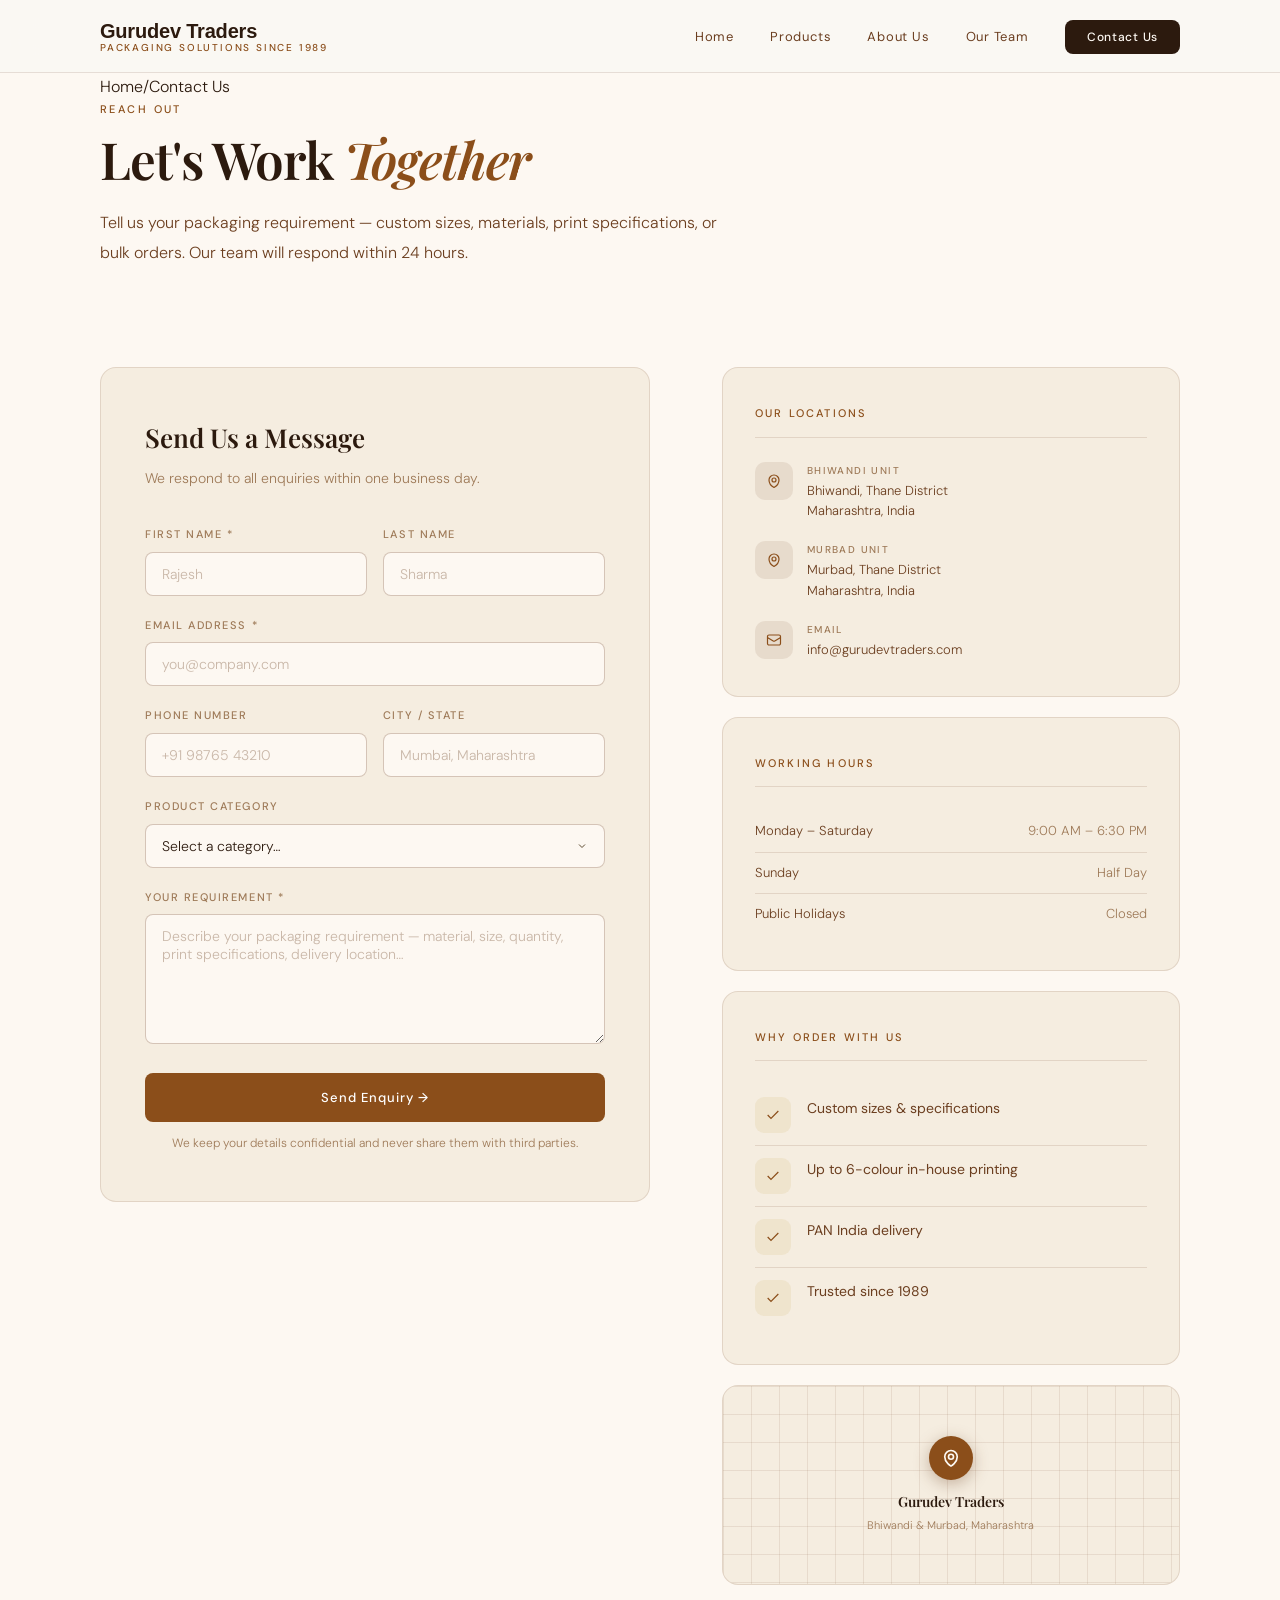
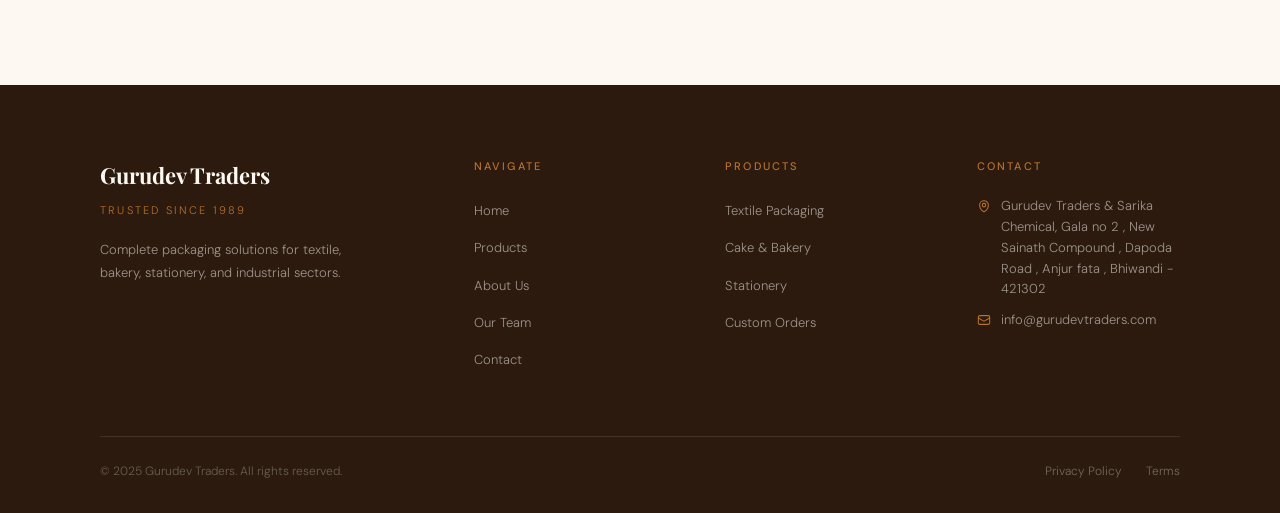
==== pages/contact.html @ 430c8555 "first commit" ====
<!DOCTYPE html>
<html lang="en">
<head>
  <meta charset="UTF-8" />
  <meta name="viewport" content="width=device-width, initial-scale=1.0" />
  <title>Contact Us — Gurudev Traders</title>
  <link rel="stylesheet" href="../css/style.css" />
  <link rel="stylesheet" href="../css/contact.css" />
</head>
<body>

<!-- NAVIGATION -->
<nav class="site-nav">
  <div class="container">
    <div class="nav-inner">
      <a href="../index.html" class="nav-logo">
        <span class="nav-logo-name">Gurudev Traders</span>
        <span class="nav-logo-tagline">Packaging Solutions Since 1989</span>
      </a>
      <ul class="nav-links" id="navLinks">
        <li><a href="../index.html">Home</a></li>
        <li><a href="products.html">Products</a></li>
        <li><a href="about.html">About Us</a></li>
        <li><a href="team.html">Our Team</a></li>
        <li><a href="contact.html" class="active nav-cta">Contact Us</a></li>
      </ul>
      <div class="nav-toggle" onclick="toggleNav()"><span></span><span></span><span></span></div>
    </div>
  </div>
</nav>

<!-- PAGE HERO -->
<div class="page-hero">
  <div class="container page-hero-inner">
    <div class="page-breadcrumb">
      <a href="../index.html">Home</a><span>/</span><span>Contact Us</span>
    </div>
    <p class="eyebrow animate-up">Reach Out</p>
    <h1 class="section-title animate-up delay-1">Let's Work <em>Together</em></h1>
    <p class="section-body animate-up delay-2">
      Tell us your packaging requirement — custom sizes, materials, print specifications,
      or bulk orders. Our team will respond within 24 hours.
    </p>
  </div>
</div>

<!-- CONTACT CONTENT -->
<section class="section">
  <div class="container">
    <div class="contact-layout">

      <!-- FORM -->
      <div>
        <div class="contact-form-wrap">
          <div class="form-title">Send Us a Message</div>
          <div class="form-subtitle">We respond to all enquiries within one business day.</div>

          <form id="contactForm" onsubmit="handleSubmit(event)" novalidate>

            <div class="form-row">
              <div class="form-group">
                <label class="form-label" for="firstName">First Name *</label>
                <input type="text" id="firstName" class="form-control" placeholder="Rajesh" required />
              </div>
              <div class="form-group">
                <label class="form-label" for="lastName">Last Name</label>
                <input type="text" id="lastName" class="form-control" placeholder="Sharma" />
              </div>
            </div>

            <div class="form-group">
              <label class="form-label" for="email">Email Address *</label>
              <input type="email" id="email" class="form-control" placeholder="you@company.com" required />
            </div>

            <div class="form-row">
              <div class="form-group">
                <label class="form-label" for="phone">Phone Number</label>
                <input type="tel" id="phone" class="form-control" placeholder="+91 98765 43210" />
              </div>
              <div class="form-group">
                <label class="form-label" for="city">City / State</label>
                <input type="text" id="city" class="form-control" placeholder="Mumbai, Maharashtra" />
              </div>
            </div>

            <div class="form-group">
              <label class="form-label" for="category">Product Category</label>
              <select id="category" class="form-control">
                <option value="" disabled selected>Select a category…</option>
                <option>Textile Packaging</option>
                <option>Cake &amp; Bakery Packaging</option>
                <option>Stationery Products</option>
                <option>Custom / Industrial Packaging</option>
                <option>Printing &amp; Branding</option>
                <option>Other Enquiry</option>
              </select>
            </div>

            <div class="form-group">
              <label class="form-label" for="message">Your Requirement *</label>
              <textarea id="message" class="form-control" placeholder="Describe your packaging requirement — material, size, quantity, print specifications, delivery location…" required></textarea>
            </div>

            <div class="form-submit">
              <button type="submit" class="btn btn-primary">Send Enquiry &rarr;</button>
            </div>

            <p class="form-note">We keep your details confidential and never share them with third parties.</p>

            <div class="form-success" id="formSuccess">
              ✓ Thank you! Your enquiry has been received. We'll be in touch within 24 hours.
            </div>

          </form>
        </div>
      </div>

      <!-- SIDEBAR -->
      <div class="contact-sidebar">

        <!-- Locations -->
        <div class="contact-info-card">
          <div class="contact-info-title">Our Locations</div>

          <div class="contact-info-item">
            <div class="contact-info-icon">
              <svg fill="none" stroke="currentColor" stroke-width="1.8" viewBox="0 0 24 24"><path stroke-linecap="round" stroke-linejoin="round" d="M15 10.5a3 3 0 1 1-6 0 3 3 0 0 1 6 0Z"/><path stroke-linecap="round" stroke-linejoin="round" d="M19.5 10.5c0 7.142-7.5 11.25-7.5 11.25S4.5 17.642 4.5 10.5a7.5 7.5 0 1 1 15 0Z"/></svg>
            </div>
            <div>
              <div class="contact-info-label">Bhiwandi Unit</div>
              <div class="contact-info-value">Bhiwandi, Thane District<br>Maharashtra, India</div>
            </div>
          </div>

          <div class="contact-info-item">
            <div class="contact-info-icon">
              <svg fill="none" stroke="currentColor" stroke-width="1.8" viewBox="0 0 24 24"><path stroke-linecap="round" stroke-linejoin="round" d="M15 10.5a3 3 0 1 1-6 0 3 3 0 0 1 6 0Z"/><path stroke-linecap="round" stroke-linejoin="round" d="M19.5 10.5c0 7.142-7.5 11.25-7.5 11.25S4.5 17.642 4.5 10.5a7.5 7.5 0 1 1 15 0Z"/></svg>
            </div>
            <div>
              <div class="contact-info-label">Murbad Unit</div>
              <div class="contact-info-value">Murbad, Thane District<br>Maharashtra, India</div>
            </div>
          </div>

          <div class="contact-info-item">
            <div class="contact-info-icon">
              <svg fill="none" stroke="currentColor" stroke-width="1.8" viewBox="0 0 24 24"><path stroke-linecap="round" stroke-linejoin="round" d="M21.75 6.75v10.5a2.25 2.25 0 0 1-2.25 2.25h-15a2.25 2.25 0 0 1-2.25-2.25V6.75m19.5 0A2.25 2.25 0 0 0 19.5 4.5h-15a2.25 2.25 0 0 0-2.25 2.25m19.5 0v.243a2.25 2.25 0 0 1-1.07 1.916l-7.5 4.615a2.25 2.25 0 0 1-2.36 0L3.32 8.91a2.25 2.25 0 0 1-1.07-1.916V6.75"/></svg>
            </div>
            <div>
              <div class="contact-info-label">Email</div>
              <div class="contact-info-value">info@gurudevtraders.com</div>
            </div>
          </div>

        </div>

        <!-- Hours -->
        <div class="contact-info-card">
          <div class="contact-info-title">Working Hours</div>
          <div class="hours-row"><span>Monday – Saturday</span><span>9:00 AM – 6:30 PM</span></div>
          <div class="hours-row"><span>Sunday</span><span>Half Day</span></div>
          <div class="hours-row"><span>Public Holidays</span><span>Closed</span></div>
        </div>

        <!-- Why us quick hits -->
        <div class="contact-info-card">
          <div class="contact-info-title">Why Order With Us</div>
          <div class="why-item" style="padding:12px 0;">
            <div class="why-icon"><svg fill="none" stroke="currentColor" stroke-width="1.8" viewBox="0 0 24 24" width="16" height="16"><polyline points="20 6 9 17 4 12"/></svg></div>
            <div class="why-text">Custom sizes &amp; specifications</div>
          </div>
          <div class="why-item" style="padding:12px 0;">
            <div class="why-icon"><svg fill="none" stroke="currentColor" stroke-width="1.8" viewBox="0 0 24 24" width="16" height="16"><polyline points="20 6 9 17 4 12"/></svg></div>
            <div class="why-text">Up to 6-colour in-house printing</div>
          </div>
          <div class="why-item" style="padding:12px 0;">
            <div class="why-icon"><svg fill="none" stroke="currentColor" stroke-width="1.8" viewBox="0 0 24 24" width="16" height="16"><polyline points="20 6 9 17 4 12"/></svg></div>
            <div class="why-text">PAN India delivery</div>
          </div>
          <div class="why-item" style="padding:12px 0;border-bottom:none;">
            <div class="why-icon"><svg fill="none" stroke="currentColor" stroke-width="1.8" viewBox="0 0 24 24" width="16" height="16"><polyline points="20 6 9 17 4 12"/></svg></div>
            <div class="why-text">Trusted since 1989</div>
          </div>
        </div>

        <!-- Map placeholder -->
        <div class="map-placeholder">
          <div class="map-grid-bg"></div>
          <div class="map-pin-wrap">
            <div class="map-pin-icon">
              <svg fill="none" stroke="currentColor" stroke-width="2" viewBox="0 0 24 24"><path stroke-linecap="round" stroke-linejoin="round" d="M15 10.5a3 3 0 1 1-6 0 3 3 0 0 1 6 0Z"/><path stroke-linecap="round" stroke-linejoin="round" d="M19.5 10.5c0 7.142-7.5 11.25-7.5 11.25S4.5 17.642 4.5 10.5a7.5 7.5 0 1 1 15 0Z"/></svg>
            </div>
            <div class="map-pin-label">Gurudev Traders</div>
            <div class="map-pin-sub">Bhiwandi &amp; Murbad, Maharashtra</div>
          </div>
        </div>

      </div>
    </div>
  </div>
</section>

<!-- FOOTER -->
<footer class="site-footer">
  <div class="container">
    <div class="footer-grid">
      <div>
        <div class="footer-brand-name">Gurudev Traders</div>
        <div class="footer-brand-tag">Trusted Since 1989</div>
        <p class="footer-brand-desc">Complete packaging solutions for textile, bakery, stationery, and industrial sectors.</p>
      </div>
      <div>
        <p class="footer-heading">Navigate</p>
        <ul class="footer-links">
          <li><a href="../index.html">Home</a></li>
          <li><a href="products.html">Products</a></li>
          <li><a href="about.html">About Us</a></li>
        <li><a href="team.html">Our Team</a></li>
          <li><a href="contact.html">Contact</a></li>
        </ul>
      </div>
      <div>
        <p class="footer-heading">Products</p>
        <ul class="footer-links">
          <li><a href="products.html">Textile Packaging</a></li>
          <li><a href="products.html">Cake &amp; Bakery</a></li>
          <li><a href="products.html">Stationery</a></li>
          <li><a href="products.html">Custom Orders</a></li>
        </ul>
      </div>
      <div>
        <p class="footer-heading">Contact</p>
        <div class="footer-contact-item">
          <svg fill="none" stroke="currentColor" stroke-width="1.8" viewBox="0 0 24 24" width="14" height="14"><path stroke-linecap="round" stroke-linejoin="round" d="M15 10.5a3 3 0 1 1-6 0 3 3 0 0 1 6 0Z"/><path stroke-linecap="round" stroke-linejoin="round" d="M19.5 10.5c0 7.142-7.5 11.25-7.5 11.25S4.5 17.642 4.5 10.5a7.5 7.5 0 1 1 15 0Z"/></svg>
          Gurudev Traders & Sarika Chemical,
          Gala no 2 , New Sainath Compound , Dapoda Road , Anjur fata , Bhiwandi - 421302 
        </div>
        <div class="footer-contact-item">
          <svg fill="none" stroke="currentColor" stroke-width="1.8" viewBox="0 0 24 24" width="14" height="14"><path stroke-linecap="round" stroke-linejoin="round" d="M21.75 6.75v10.5a2.25 2.25 0 0 1-2.25 2.25h-15a2.25 2.25 0 0 1-2.25-2.25V6.75m19.5 0A2.25 2.25 0 0 0 19.5 4.5h-15a2.25 2.25 0 0 0-2.25 2.25m19.5 0v.243a2.25 2.25 0 0 1-1.07 1.916l-7.5 4.615a2.25 2.25 0 0 1-2.36 0L3.32 8.91a2.25 2.25 0 0 1-1.07-1.916V6.75"/></svg>
          info@gurudevtraders.com
        </div>
      </div>
    </div>
    <hr class="footer-divider" />
    <div class="footer-bottom">
      <span>&copy; 2025 Gurudev Traders. All rights reserved.</span>
      <div class="footer-bottom-links"><a href="#">Privacy Policy</a><a href="#">Terms</a></div>
    </div>
  </div>
</footer>

<script>
  function toggleNav() { document.getElementById('navLinks').classList.toggle('open'); }

  function handleSubmit(e) {
    e.preventDefault();
    const first = document.getElementById('firstName').value.trim();
    const email = document.getElementById('email').value.trim();
    const msg   = document.getElementById('message').value.trim();

    if (!first || !email || !msg) {
      [['firstName','Name'],['email','Email'],['message','Message']].forEach(([id, label]) => {
        const el = document.getElementById(id);
        if (!el.value.trim()) {
          el.style.borderColor = 'var(--rust)';
          el.placeholder = label + ' is required';
          setTimeout(() => { el.style.borderColor = ''; }, 3000);
        }
      });
      return;
    }

    const form = document.getElementById('contactForm');
    const success = document.getElementById('formSuccess');
    form.querySelectorAll('input,select,textarea,button').forEach(el => el.disabled = true);
    success.classList.add('show');
    success.scrollIntoView({ behavior: 'smooth', block: 'nearest' });
  }
</script>

</body>
</html>
---- css/style.css ----
/* ============================================================
   GURUDEV TRADERS — Main Stylesheet
   css/style.css
   ============================================================ */

@import url('https://fonts.googleapis.com/css2?family=Playfair+Display:ital,wght@0,400;0,600;0,700;1,400;1,600&family=DM+Sans:wght@300;400;500&family=Cormorant+Garamond:wght@300;400;600&display=swap');

/* ── Reset ───────────────────────────────────────────────────────── */
*, *::before, *::after { box-sizing: border-box; margin: 0; padding: 0; }
html { scroll-behavior: smooth; }
img  { display: block; max-width: 100%; }
a    { text-decoration: none; color: inherit; }

/* ── Design Tokens ───────────────────────────────────────────────── */
:root {
  /* Backgrounds — warm cream spectrum */
  --ivory:      #FDF8F2;
  --cream:      #F5EDE0;
  --tan:        #E8D9C4;

  /* Dark surfaces — rich espresso browns */
  --warm-dark:  #2C1A0E;
  --charcoal:   #3D2510;
  --brown:      #6B3E1F;

  /* Primary accent — warm amber-brown */
  --gold:       #8B4E1A;
  --gold-light: #B5712E;

  /* Supporting accents */
  --rust:       #C0440F;
  --sage:       #5A6E4A;

  /* Text */
  --text:       #2C1A0E;
  --text-mid:   #6B3E1F;
  --text-soft:  #9E7A58;

  /* Borders */
  --border:     rgba(107,62,31,0.14);
  --border-hi:  rgba(107,62,31,0.28);

  --font-display: 'Playfair Display', Georgia, serif;
  --font-body:    'DM Sans', sans-serif;
  --font-accent:  'Cormorant Garamond', Georgia, serif;

  --radius:    8px;
  --radius-lg: 16px;
  --shadow-sm: 0 2px 8px rgba(44,26,14,0.08);
  --shadow-md: 0 8px 32px rgba(44,26,14,0.13);
  --shadow-lg: 0 20px 60px rgba(44,26,14,0.18);
  --transition: 0.32s cubic-bezier(0.4, 0, 0.2, 1);
}

/* ── Base ────────────────────────────────────────────────────────── */
body {
  background: var(--ivory);
  color: var(--text);
  font-family: var(--font-body);
  font-weight: 300;
  font-size: 16px;
  line-height: 1.7;
  -webkit-font-smoothing: antialiased;
}

/* ── Shared Utilities ────────────────────────────────────────────── */
.container {
  max-width: 1160px;
  margin: 0 auto;
  padding: 0 40px;
}

.section { padding: 100px 0; }
.section-sm { padding: 64px 0; }

.eyebrow {
  font-family: var(--font-body);
  font-size: 11px;
  font-weight: 500;
  letter-spacing: 0.22em;
  text-transform: uppercase;
  color: var(--gold);
  margin-bottom: 12px;
}

.section-title {
  font-family: var(--font-display);
  font-size: clamp(32px, 4vw, 52px);
  font-weight: 600;
  line-height: 1.12;
  letter-spacing: -0.02em;
  color: var(--warm-dark);
  margin-bottom: 20px;
}

.section-title em {
  font-style: italic;
  color: var(--gold);
}

.section-body {
  font-size: 16px;
  color: var(--text-mid);
  line-height: 1.85;
  max-width: 640px;
}

.gold-rule {
  width: 56px;
  height: 3px;
  background: linear-gradient(90deg, var(--gold), var(--gold-light));
  border: none;
  margin: 0 0 32px;
  border-radius: 99px;
}

/* ── Buttons ─────────────────────────────────────────────────────── */
.btn {
  display: inline-flex;
  align-items: center;
  gap: 8px;
  font-family: var(--font-body);
  font-size: 13px;
  font-weight: 500;
  letter-spacing: 0.08em;
  padding: 14px 32px;
  border-radius: var(--radius);
  border: none;
  cursor: pointer;
  transition: var(--transition);
  white-space: nowrap;
}

.btn-primary {
  background: var(--gold);
  color: #fff;
}
.btn-primary:hover {
  background: var(--gold-light);
  box-shadow: 0 4px 20px rgba(184,145,42,0.35);
  transform: translateY(-1px);
}

.btn-outline {
  background: transparent;
  color: var(--warm-dark);
  border: 1.5px solid var(--border-hi);
}
.btn-outline:hover {
  border-color: var(--gold);
  color: var(--gold);
}

/* ── Decorative grain overlay ────────────────────────────────────── */
.grain {
  position: relative;
}
.grain::after {
  content: '';
  position: absolute;
  inset: 0;
  background-image: url("data:image/svg+xml,%3Csvg viewBox='0 0 256 256' xmlns='http://www.w3.org/2000/svg'%3E%3Cfilter id='noise'%3E%3CfeTurbulence type='fractalNoise' baseFrequency='0.9' numOctaves='4' stitchTiles='stitch'/%3E%3C/filter%3E%3Crect width='100%25' height='100%25' filter='url(%23noise)' opacity='0.04'/%3E%3C/svg%3E");
  pointer-events: none;
  z-index: 0;
  border-radius: inherit;
}

/* ============================================================
   NAVIGATION / HEADER
   ============================================================ */
.site-nav {
  position: sticky;
  top: 0;
  z-index: 100;
  background: rgba(250,248,243,0.92);
  backdrop-filter: blur(16px);
  -webkit-backdrop-filter: blur(16px);
  border-bottom: 1px solid var(--border);
}

.nav-inner {
  display: flex;
  align-items: center;
  justify-content: space-between;
  height: 72px;
}

/* Logo */
.nav-logo {
  display: flex;
  flex-direction: column;
  line-height: 1.1;
}

.nav-logo-name {
  font-family: Arial, Helvetica, sans-serif;
  font-size: 20px;
  font-weight: 700;
  letter-spacing: -0.01em;
  color: var(--warm-dark);
}

.nav-logo-tagline {
  font-size: 10px;
  letter-spacing: 0.18em;
  text-transform: uppercase;
  color: var(--gold);
  font-weight: 500;
}

/* Nav links */
.nav-links {
  display: flex;
  align-items: center;
  gap: 36px;
  list-style: none;
}

.nav-links a {
  font-size: 13px;
  font-weight: 400;
  letter-spacing: 0.06em;
  color: var(--text-mid);
  position: relative;
  transition: color var(--transition);
}

.nav-links a::after {
  content: '';
  position: absolute;
  bottom: -3px;
  left: 0;
  width: 0;
  height: 1.5px;
  background: var(--gold);
  transition: width var(--transition);
}

.nav-links a:hover,
.nav-links a.active {
  color: var(--warm-dark);
}

.nav-links a:hover::after,
.nav-links a.active::after {
  width: 100%;
}

.nav-cta {
  background: var(--warm-dark);
  color: var(--ivory) !important;
  padding: 9px 22px;
  border-radius: var(--radius);
  font-size: 12px !important;
  font-weight: 500 !important;
  letter-spacing: 0.08em;
  transition: background var(--transition), transform var(--transition) !important;
}

.nav-cta:hover {
  background: var(--gold) !important;
}

.nav-cta::after { display: none !important; }

/* Hamburger (mobile) */
.nav-toggle {
  display: none;
  flex-direction: column;
  gap: 5px;
  cursor: pointer;
  padding: 4px;
}

.nav-toggle span {
  display: block;
  width: 24px;
  height: 2px;
  background: var(--warm-dark);
  border-radius: 2px;
  transition: var(--transition);
}

/* ============================================================
   FOOTER
   ============================================================ */
.site-footer {
  background: var(--warm-dark);
  color: rgba(250,248,243,0.7);
  padding: 72px 0 32px;
}

.footer-grid {
  display: grid;
  grid-template-columns: 1.6fr 1fr 1fr 1fr;
  gap: 48px;
  margin-bottom: 64px;
}

.footer-brand-name {
  font-family: var(--font-display);
  font-size: 22px;
  font-weight: 700;
  color: var(--ivory);
  margin-bottom: 6px;
}

.footer-brand-tag {
  font-size: 11px;
  letter-spacing: 0.2em;
  text-transform: uppercase;
  color: var(--gold-light);
  margin-bottom: 18px;
}

.footer-brand-desc {
  font-size: 13px;
  line-height: 1.8;
  color: rgba(250,248,243,0.55);
  max-width: 280px;
}

.footer-heading {
  font-size: 11px;
  font-weight: 500;
  letter-spacing: 0.2em;
  text-transform: uppercase;
  color: var(--gold-light);
  margin-bottom: 20px;
}

.footer-links {
  list-style: none;
  display: flex;
  flex-direction: column;
  gap: 10px;
}

.footer-links a {
  font-size: 13px;
  color: rgba(250,248,243,0.55);
  transition: color var(--transition);
}

.footer-links a:hover { color: var(--gold-light); }

.footer-contact-item {
  display: flex;
  align-items: flex-start;
  gap: 10px;
  font-size: 13px;
  color: rgba(250,248,243,0.55);
  margin-bottom: 10px;
  line-height: 1.6;
}

.footer-contact-item svg {
  flex-shrink: 0;
  width: 14px;
  height: 14px;
  margin-top: 3px;
  color: var(--gold-light);
}

.footer-divider {
  border: none;
  border-top: 1px solid rgba(250,248,243,0.1);
  margin-bottom: 24px;
}

.footer-bottom {
  display: flex;
  align-items: center;
  justify-content: space-between;
  font-size: 12px;
  color: rgba(250,248,243,0.3);
}

.footer-bottom-links {
  display: flex;
  gap: 24px;
}

.footer-bottom-links a {
  color: rgba(250,248,243,0.35);
  font-size: 12px;
  transition: color var(--transition);
}

.footer-bottom-links a:hover { color: var(--gold-light); }

/* ============================================================
   CARDS
   ============================================================ */
.card {
  background: var(--ivory);
  border: 1px solid var(--border);
  border-radius: var(--radius-lg);
  padding: 36px 32px;
  transition: box-shadow var(--transition), transform var(--transition), border-color var(--transition);
}

.card:hover {
  box-shadow: var(--shadow-md);
  transform: translateY(-4px);
  border-color: rgba(184,145,42,0.3);
}

.card-icon {
  width: 52px;
  height: 52px;
  border-radius: 12px;
  background: linear-gradient(135deg, rgba(184,145,42,0.12), rgba(184,145,42,0.06));
  display: flex;
  align-items: center;
  justify-content: center;
  margin-bottom: 20px;
  color: var(--gold);
}

.card-icon svg { width: 24px; height: 24px; }

.card-title {
  font-family: var(--font-display);
  font-size: 18px;
  font-weight: 600;
  color: var(--warm-dark);
  margin-bottom: 10px;
  line-height: 1.3;
}

.card-body {
  font-size: 14px;
  color: var(--text-soft);
  line-height: 1.75;
}

/* ── Tag / Badge ─────────────────────────────────────────────────── */
.tag {
  display: inline-block;
  font-size: 10px;
  font-weight: 500;
  letter-spacing: 0.14em;
  text-transform: uppercase;
  padding: 4px 12px;
  border-radius: 99px;
  background: rgba(184,145,42,0.1);
  color: var(--gold);
  border: 1px solid rgba(184,145,42,0.25);
}

/* ── Product list item ───────────────────────────────────────────── */
.product-item {
  display: flex;
  align-items: flex-start;
  gap: 14px;
  padding: 14px 0;
  border-bottom: 1px solid var(--border);
}

.product-item:last-child { border-bottom: none; }

.product-bullet {
  width: 6px;
  height: 6px;
  border-radius: 50%;
  background: var(--gold);
  flex-shrink: 0;
  margin-top: 8px;
}

.product-item-text {
  font-size: 14px;
  color: var(--text-mid);
  line-height: 1.6;
}

/* ── Stat block ──────────────────────────────────────────────────── */
.stat-num {
  font-family: var(--font-display);
  font-size: clamp(38px, 5vw, 56px);
  font-weight: 700;
  color: var(--warm-dark);
  line-height: 1;
  margin-bottom: 6px;
}

.stat-num em {
  font-style: normal;
  color: var(--gold);
}

.stat-label {
  font-size: 12px;
  font-weight: 500;
  letter-spacing: 0.12em;
  text-transform: uppercase;
  color: var(--text-soft);
}

/* ── Why-choose row ──────────────────────────────────────────────── */
.why-item {
  display: flex;
  align-items: flex-start;
  gap: 16px;
  padding: 20px 0;
  border-bottom: 1px solid var(--border);
}

.why-item:last-child { border-bottom: none; }

.why-icon {
  width: 36px;
  height: 36px;
  border-radius: 9px;
  background: rgba(184,145,42,0.1);
  display: flex;
  align-items: center;
  justify-content: center;
  flex-shrink: 0;
  color: var(--gold);
}

.why-icon svg { width: 16px; height: 16px; }

.why-text {
  font-size: 14px;
  color: var(--text-mid);
  line-height: 1.6;
  font-weight: 400;
}

.why-text strong {
  font-weight: 500;
  color: var(--warm-dark);
}

/* ============================================================
   RESPONSIVE
   ============================================================ */
@media (max-width: 1024px) {
  .container { padding: 0 28px; }
  .footer-grid { grid-template-columns: 1fr 1fr; gap: 40px; }
}

@media (max-width: 768px) {
  .container { padding: 0 20px; }
  .section { padding: 72px 0; }

  .nav-links {
    display: none;
    position: absolute;
    top: 72px;
    left: 0;
    right: 0;
    background: var(--ivory);
    border-top: 1px solid var(--border);
    border-bottom: 1px solid var(--border);
    padding: 20px 24px;
    flex-direction: column;
    align-items: flex-start;
    gap: 18px;
    box-shadow: var(--shadow-md);
  }

  .nav-links.open { display: flex; }
  .nav-toggle { display: flex; }
  .footer-grid { grid-template-columns: 1fr; gap: 32px; }
  .footer-bottom { flex-direction: column; gap: 12px; text-align: center; }
}

@media (max-width: 480px) {
  .section { padding: 56px 0; }
  .section-title { font-size: 28px; }
}

/* ── Animations ──────────────────────────────────────────────────── */
@keyframes fadeUp {
  from { opacity: 0; transform: translateY(28px); }
  to   { opacity: 1; transform: translateY(0); }
}

@keyframes fadeIn {
  from { opacity: 0; }
  to   { opacity: 1; }
}

.animate-up {
  opacity: 0;
  animation: fadeUp 0.7s cubic-bezier(0.22,1,0.36,1) forwards;
}

.delay-1 { animation-delay: 0.1s; }
.delay-2 { animation-delay: 0.22s; }
.delay-3 { animation-delay: 0.34s; }
.delay-4 { animation-delay: 0.46s; }
.delay-5 { animation-delay: 0.58s; }
---- css/contact.css ----
/* ============================================================
   GURUDEV TRADERS — Contact Page Styles
   css/contact.css
   ============================================================ */

/* ── Contact layout ──────────────────────────────────────────────── */
.contact-layout {
  display: grid;
  grid-template-columns: 1.2fr 1fr;
  gap: 72px;
  align-items: start;
}

/* ── Form ────────────────────────────────────────────────────────── */
.contact-form-wrap {
  background: var(--cream);
  border: 1px solid var(--border);
  border-radius: var(--radius-lg);
  padding: 48px 44px;
}

.form-title {
  font-family: var(--font-display);
  font-size: 26px;
  font-weight: 600;
  color: var(--warm-dark);
  margin-bottom: 6px;
}

.form-subtitle {
  font-size: 14px;
  color: var(--text-soft);
  margin-bottom: 36px;
  line-height: 1.6;
}

.form-row {
  display: grid;
  grid-template-columns: 1fr 1fr;
  gap: 16px;
}

.form-group {
  margin-bottom: 20px;
}

.form-label {
  display: block;
  font-size: 11px;
  font-weight: 500;
  letter-spacing: 0.14em;
  text-transform: uppercase;
  color: var(--text-soft);
  margin-bottom: 8px;
}

.form-control {
  width: 100%;
  padding: 12px 16px;
  background: var(--ivory);
  border: 1.5px solid var(--border-hi);
  border-radius: var(--radius);
  font-family: var(--font-body);
  font-size: 14px;
  font-weight: 300;
  color: var(--text);
  transition: border-color var(--transition), box-shadow var(--transition);
  outline: none;
}

.form-control:focus {
  border-color: var(--gold);
  box-shadow: 0 0 0 3px rgba(107,62,31,0.1);
}

.form-control::placeholder { color: rgba(107,62,31,0.35); }

textarea.form-control {
  min-height: 130px;
  resize: vertical;
}

select.form-control {
  cursor: pointer;
  appearance: none;
  background-image: url("data:image/svg+xml,%3Csvg xmlns='http://www.w3.org/2000/svg' width='12' height='12' viewBox='0 0 24 24' fill='none' stroke='%235C4A30' stroke-width='2'%3E%3Cpolyline points='6 9 12 15 18 9'/%3E%3C/svg%3E");
  background-repeat: no-repeat;
  background-position: right 16px center;
  padding-right: 40px;
}

.form-submit { margin-top: 8px; }
.form-submit .btn { width: 100%; justify-content: center; padding: 16px; }

.form-note {
  font-size: 12px;
  color: var(--text-soft);
  text-align: center;
  margin-top: 12px;
  line-height: 1.6;
}

/* Success state */
.form-success {
  display: none;
  background: rgba(107,62,31,0.08);
  border: 1px solid rgba(107,62,31,0.25);
  border-radius: var(--radius);
  padding: 16px 20px;
  margin-top: 16px;
  font-size: 14px;
  color: var(--sage);
}

.form-success.show { display: block; }

/* ── Sidebar ─────────────────────────────────────────────────────── */
.contact-sidebar {}

.contact-info-card {
  background: var(--cream);
  border: 1px solid var(--border);
  border-radius: var(--radius-lg);
  padding: 36px 32px;
  margin-bottom: 20px;
}

.contact-info-title {
  font-size: 11px;
  font-weight: 500;
  letter-spacing: 0.2em;
  text-transform: uppercase;
  color: var(--gold);
  margin-bottom: 24px;
  padding-bottom: 14px;
  border-bottom: 1px solid var(--border);
}

.contact-info-item {
  display: flex;
  align-items: flex-start;
  gap: 14px;
  margin-bottom: 20px;
}

.contact-info-item:last-child { margin-bottom: 0; }

.contact-info-icon {
  width: 38px;
  height: 38px;
  border-radius: 10px;
  background: rgba(107,62,31,0.1);
  display: flex;
  align-items: center;
  justify-content: center;
  flex-shrink: 0;
  color: var(--gold);
}

.contact-info-icon svg { width: 16px; height: 16px; }

.contact-info-label {
  font-size: 10px;
  font-weight: 500;
  letter-spacing: 0.14em;
  text-transform: uppercase;
  color: var(--text-soft);
  margin-bottom: 2px;
}

.contact-info-value {
  font-size: 13px;
  color: var(--text-mid);
  line-height: 1.55;
}

/* Hours card */
.hours-row {
  display: flex;
  justify-content: space-between;
  font-size: 13px;
  padding: 9px 0;
  border-bottom: 1px solid var(--border);
}

.hours-row:last-child { border-bottom: none; }
.hours-row span:first-child { color: var(--text-mid); }
.hours-row span:last-child  { color: var(--text-soft); font-family: var(--font-body); }

/* Map placeholder */
.map-placeholder {
  border: 1px solid var(--border);
  border-radius: var(--radius-lg);
  overflow: hidden;
  height: 200px;
  background: var(--cream);
  display: flex;
  align-items: center;
  justify-content: center;
  position: relative;
  margin-top: 20px;
}

.map-grid-bg {
  position: absolute;
  inset: 0;
  background-image:
    linear-gradient(var(--border) 1px, transparent 1px),
    linear-gradient(90deg, var(--border) 1px, transparent 1px);
  background-size: 28px 28px;
  opacity: 0.7;
}

.map-pin-wrap {
  position: relative;
  z-index: 1;
  text-align: center;
}

.map-pin-icon {
  width: 44px;
  height: 44px;
  border-radius: 50%;
  background: var(--gold);
  display: flex;
  align-items: center;
  justify-content: center;
  margin: 0 auto 10px;
  color: #FDF8F2;
  box-shadow: 0 4px 16px rgba(107,62,31,0.35);
}

.map-pin-icon svg { width: 20px; height: 20px; }

.map-pin-label {
  font-family: var(--font-display);
  font-size: 14px;
  font-weight: 600;
  color: var(--warm-dark);
}

.map-pin-sub {
  font-size: 11px;
  color: var(--text-soft);
  margin-top: 2px;
}

/* Responsive contact */
@media (max-width: 960px) {
  .contact-layout { grid-template-columns: 1fr; gap: 40px; }
  .contact-form-wrap { padding: 36px 28px; }
}

@media (max-width: 540px) {
  .form-row { grid-template-columns: 1fr; }
  .contact-form-wrap { padding: 28px 20px; }
}
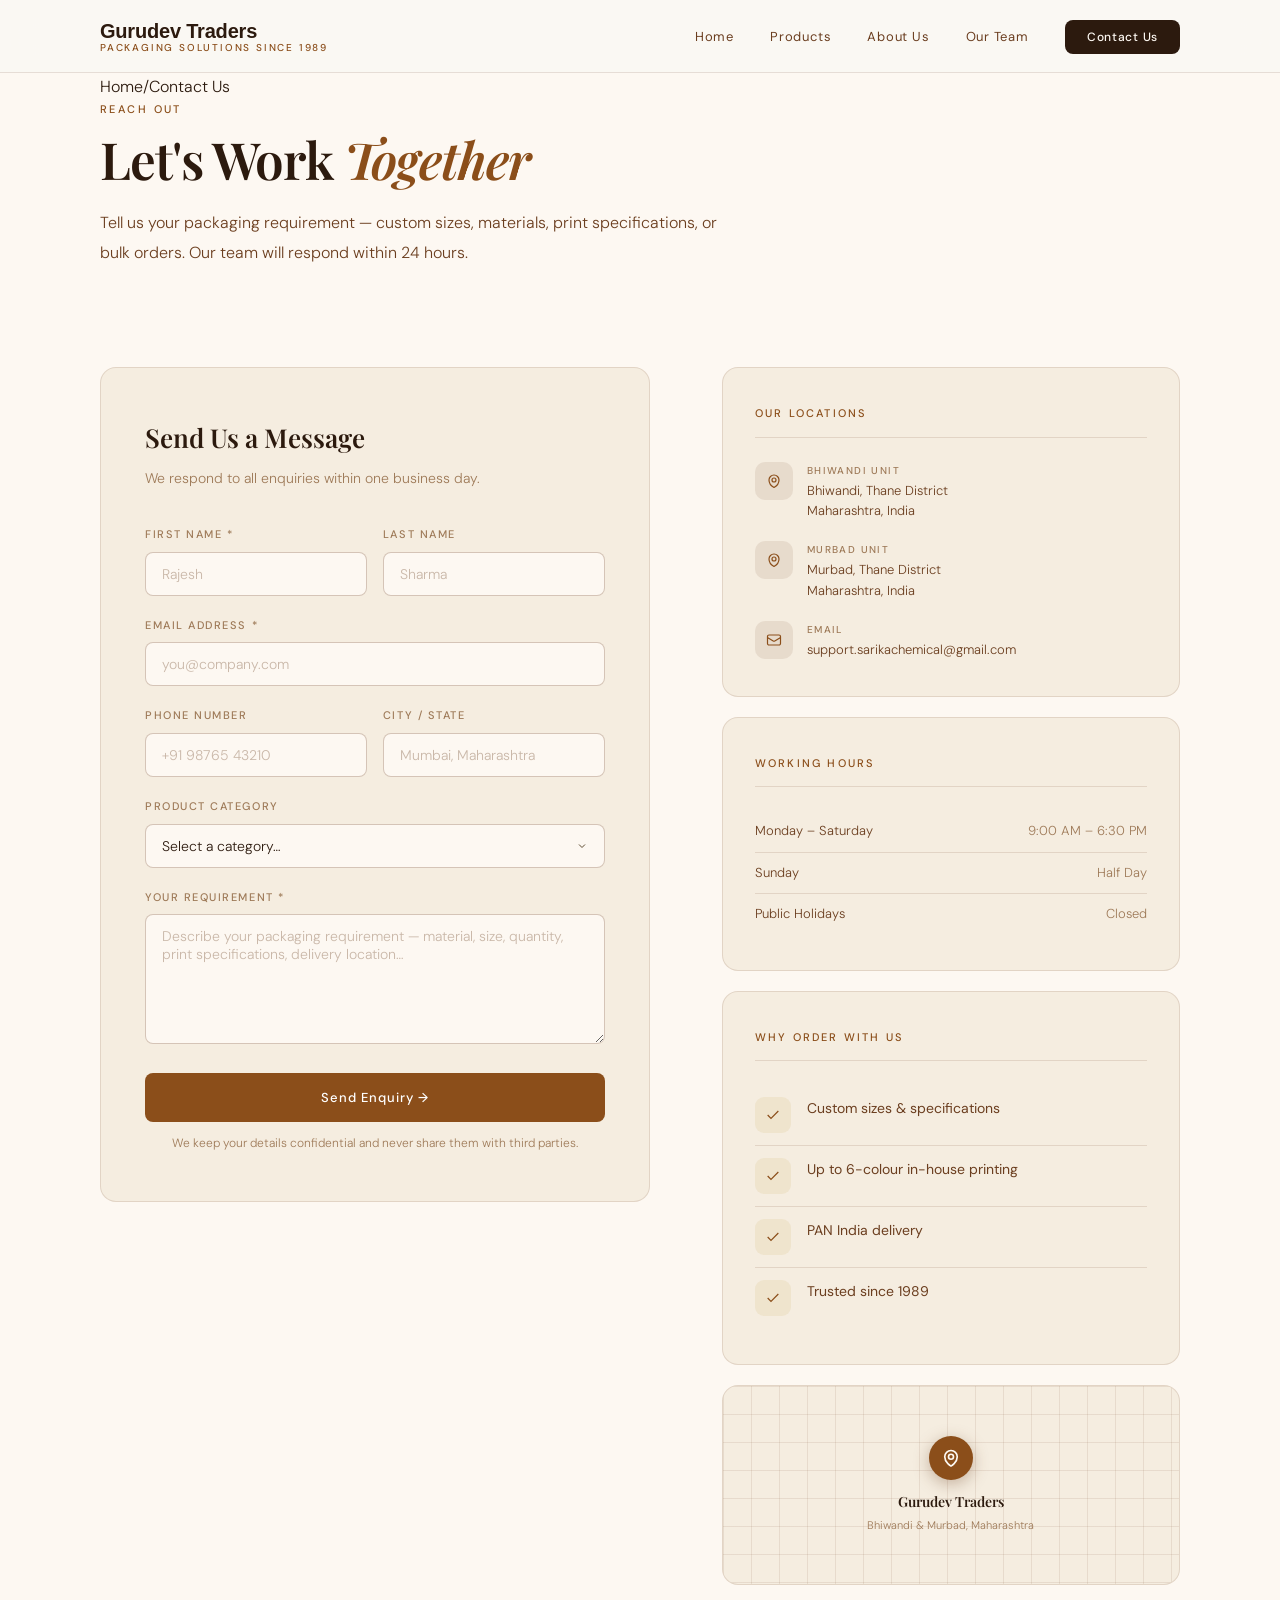
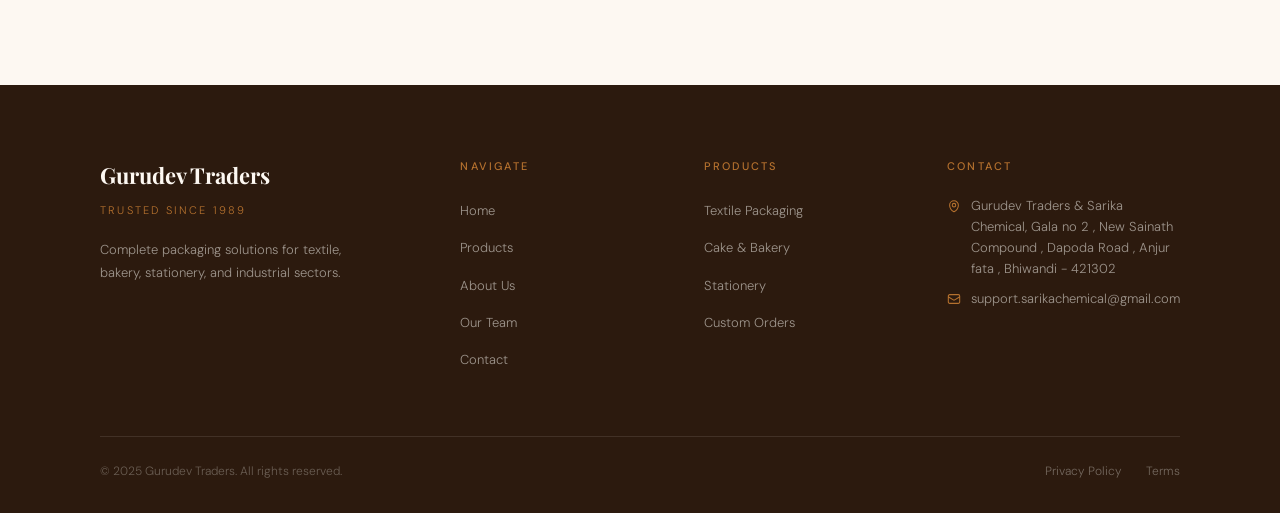
==== commit 3854b8b5: "Added email id" ====
--- a/pages/contact.html
+++ b/pages/contact.html
@@ -60,33 +60,33 @@
             <div class="form-row">
               <div class="form-group">
                 <label class="form-label" for="firstName">First Name *</label>
-                <input type="text" id="firstName" class="form-control" placeholder="Rajesh" required />
+                <input type="text" id="firstName" name="First Name" class="form-control" placeholder="Rajesh" required />
               </div>
               <div class="form-group">
                 <label class="form-label" for="lastName">Last Name</label>
-                <input type="text" id="lastName" class="form-control" placeholder="Sharma" />
+                <input type="text" id="lastName" name="Last Name" class="form-control" placeholder="Sharma" />
               </div>
             </div>
 
             <div class="form-group">
               <label class="form-label" for="email">Email Address *</label>
-              <input type="email" id="email" class="form-control" placeholder="you@company.com" required />
+              <input type="email" id="email" name="Email" class="form-control" placeholder="you@company.com" required />
             </div>
 
             <div class="form-row">
               <div class="form-group">
                 <label class="form-label" for="phone">Phone Number</label>
-                <input type="tel" id="phone" class="form-control" placeholder="+91 98765 43210" />
+                <input type="tel" id="phone" name="Phone Number" class="form-control" placeholder="+91 98765 43210" />
               </div>
               <div class="form-group">
                 <label class="form-label" for="city">City / State</label>
-                <input type="text" id="city" class="form-control" placeholder="Mumbai, Maharashtra" />
+                <input type="text" id="city" name="City / State" class="form-control" placeholder="Mumbai, Maharashtra" />
               </div>
             </div>
 
             <div class="form-group">
               <label class="form-label" for="category">Product Category</label>
-              <select id="category" class="form-control">
+              <select id="category" name="Product Category" class="form-control">
                 <option value="" disabled selected>Select a category…</option>
                 <option>Textile Packaging</option>
                 <option>Cake &amp; Bakery Packaging</option>
@@ -99,11 +99,11 @@
 
             <div class="form-group">
               <label class="form-label" for="message">Your Requirement *</label>
-              <textarea id="message" class="form-control" placeholder="Describe your packaging requirement — material, size, quantity, print specifications, delivery location…" required></textarea>
+              <textarea id="message" name="Requirement" class="form-control" placeholder="Describe your packaging requirement — material, size, quantity, print specifications, delivery location…" required></textarea>
             </div>
 
             <div class="form-submit">
-              <button type="submit" class="btn btn-primary">Send Enquiry &rarr;</button>
+              <button type="submit" id="submitBtn" class="btn btn-primary">Send Enquiry &rarr;</button>
             </div>
 
             <p class="form-note">We keep your details confidential and never share them with third parties.</p>
@@ -149,7 +149,7 @@
             </div>
             <div>
               <div class="contact-info-label">Email</div>
-              <div class="contact-info-value">info@gurudevtraders.com</div>
+              <div class="contact-info-value">support.sarikachemical@gmail.com</div>
             </div>
           </div>
 
@@ -238,7 +238,7 @@
         </div>
         <div class="footer-contact-item">
           <svg fill="none" stroke="currentColor" stroke-width="1.8" viewBox="0 0 24 24" width="14" height="14"><path stroke-linecap="round" stroke-linejoin="round" d="M21.75 6.75v10.5a2.25 2.25 0 0 1-2.25 2.25h-15a2.25 2.25 0 0 1-2.25-2.25V6.75m19.5 0A2.25 2.25 0 0 0 19.5 4.5h-15a2.25 2.25 0 0 0-2.25 2.25m19.5 0v.243a2.25 2.25 0 0 1-1.07 1.916l-7.5 4.615a2.25 2.25 0 0 1-2.36 0L3.32 8.91a2.25 2.25 0 0 1-1.07-1.916V6.75"/></svg>
-          info@gurudevtraders.com
+          support.sarikachemical@gmail.com
         </div>
       </div>
     </div>
@@ -253,14 +253,15 @@
 <script>
   function toggleNav() { document.getElementById('navLinks').classList.toggle('open'); }
 
-  function handleSubmit(e) {
+  async function handleSubmit(e) {
     e.preventDefault();
+
     const first = document.getElementById('firstName').value.trim();
     const email = document.getElementById('email').value.trim();
     const msg   = document.getElementById('message').value.trim();
 
     if (!first || !email || !msg) {
-      [['firstName','Name'],['email','Email'],['message','Message']].forEach(([id, label]) => {
+      [['firstName','First Name'],['email','Email'],['message','Message']].forEach(([id, label]) => {
         const el = document.getElementById(id);
         if (!el.value.trim()) {
           el.style.borderColor = 'var(--rust)';
@@ -272,10 +273,44 @@
     }
 
     const form = document.getElementById('contactForm');
+    const submitBtn = document.getElementById('submitBtn');
     const success = document.getElementById('formSuccess');
-    form.querySelectorAll('input,select,textarea,button').forEach(el => el.disabled = true);
-    success.classList.add('show');
-    success.scrollIntoView({ behavior: 'smooth', block: 'nearest' });
+
+    // UI state while submitting
+    submitBtn.disabled = true;
+    submitBtn.innerText = "Sending...";
+
+    const formData = new FormData(form);
+
+    try {
+      const response = await fetch("https://formsubmit.co/ajax/support.sarikachemical@gmail.com", {
+        method: "POST",
+        body: formData,
+        headers: {
+          'Accept': 'application/json'
+        }
+      });
+
+      if (response.ok) {
+        // Disable input fields
+        form.querySelectorAll('input,select,textarea').forEach(el => el.disabled = true);
+        
+        // Hide or update the submit button state on success
+        submitBtn.style.display = 'none'; // Hides the button once sent
+        
+        // Show success message
+        success.classList.add('show');
+        success.scrollIntoView({ behavior: 'smooth', block: 'nearest' });
+      } else {
+        alert("Submission failed. Please check your connection or try again.");
+        submitBtn.disabled = false;
+        submitBtn.innerHTML = "Send Enquiry &rarr;";
+      }
+    } catch (err) {
+      alert("Network error. Please try again.");
+      submitBtn.disabled = false;
+      submitBtn.innerHTML = "Send Enquiry &rarr;";
+    }
   }
 </script>
 
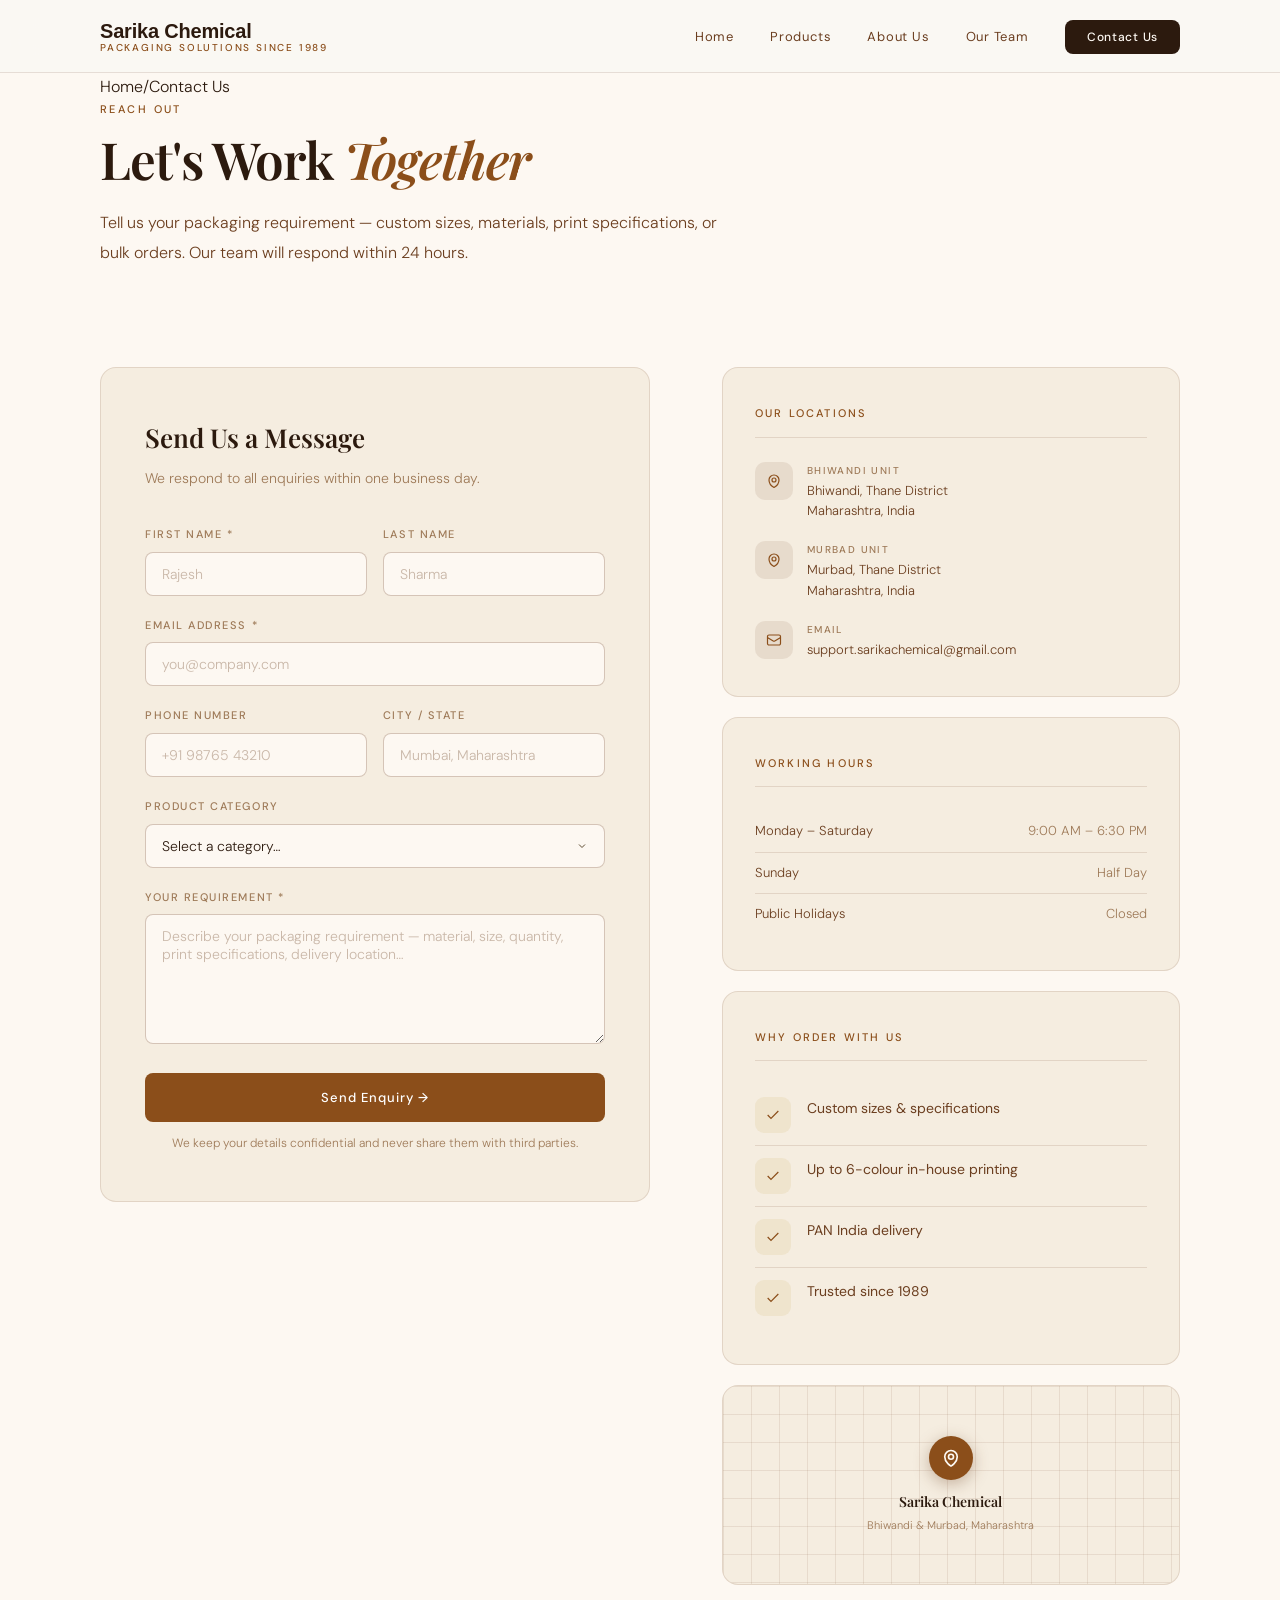
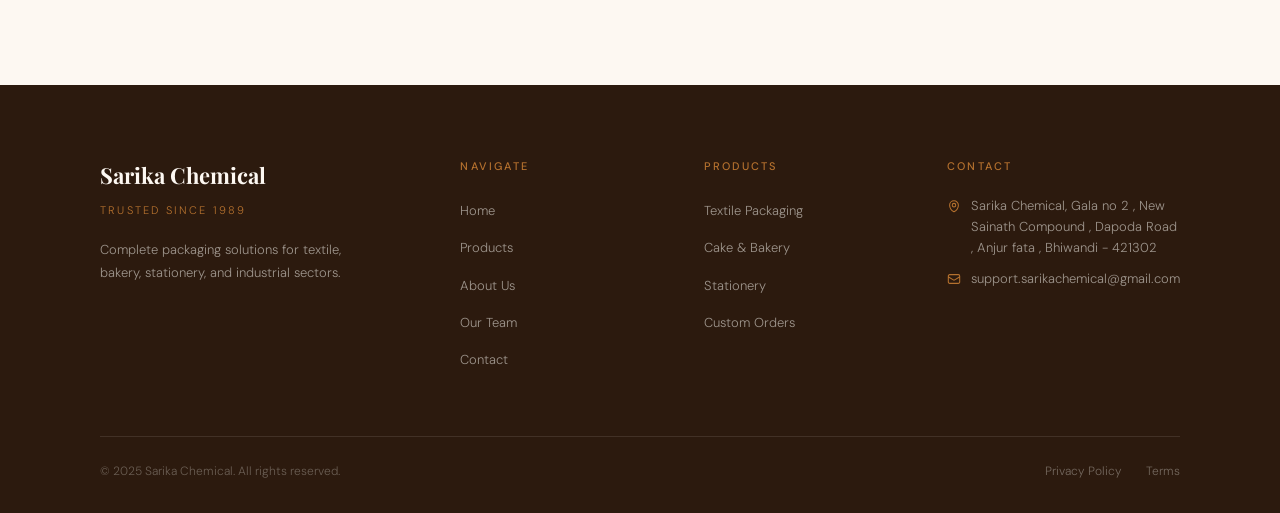
==== commit db44f3a0: "name changed" ====
--- a/pages/contact.html
+++ b/pages/contact.html
@@ -3,7 +3,7 @@
 <head>
   <meta charset="UTF-8" />
   <meta name="viewport" content="width=device-width, initial-scale=1.0" />
-  <title>Contact Us — Gurudev Traders</title>
+  <title>Contact Us — Sarika Chemical</title>
   <link rel="stylesheet" href="../css/style.css" />
   <link rel="stylesheet" href="../css/contact.css" />
 </head>
@@ -14,7 +14,7 @@
   <div class="container">
     <div class="nav-inner">
       <a href="../index.html" class="nav-logo">
-        <span class="nav-logo-name">Gurudev Traders</span>
+        <span class="nav-logo-name">Sarika Chemical</span>
         <span class="nav-logo-tagline">Packaging Solutions Since 1989</span>
       </a>
       <ul class="nav-links" id="navLinks">
@@ -191,7 +191,7 @@
             <div class="map-pin-icon">
               <svg fill="none" stroke="currentColor" stroke-width="2" viewBox="0 0 24 24"><path stroke-linecap="round" stroke-linejoin="round" d="M15 10.5a3 3 0 1 1-6 0 3 3 0 0 1 6 0Z"/><path stroke-linecap="round" stroke-linejoin="round" d="M19.5 10.5c0 7.142-7.5 11.25-7.5 11.25S4.5 17.642 4.5 10.5a7.5 7.5 0 1 1 15 0Z"/></svg>
             </div>
-            <div class="map-pin-label">Gurudev Traders</div>
+            <div class="map-pin-label">Sarika Chemical</div>
             <div class="map-pin-sub">Bhiwandi &amp; Murbad, Maharashtra</div>
           </div>
         </div>
@@ -206,7 +206,7 @@
   <div class="container">
     <div class="footer-grid">
       <div>
-        <div class="footer-brand-name">Gurudev Traders</div>
+        <div class="footer-brand-name">Sarika Chemical</div>
         <div class="footer-brand-tag">Trusted Since 1989</div>
         <p class="footer-brand-desc">Complete packaging solutions for textile, bakery, stationery, and industrial sectors.</p>
       </div>
@@ -233,7 +233,7 @@
         <p class="footer-heading">Contact</p>
         <div class="footer-contact-item">
           <svg fill="none" stroke="currentColor" stroke-width="1.8" viewBox="0 0 24 24" width="14" height="14"><path stroke-linecap="round" stroke-linejoin="round" d="M15 10.5a3 3 0 1 1-6 0 3 3 0 0 1 6 0Z"/><path stroke-linecap="round" stroke-linejoin="round" d="M19.5 10.5c0 7.142-7.5 11.25-7.5 11.25S4.5 17.642 4.5 10.5a7.5 7.5 0 1 1 15 0Z"/></svg>
-          Gurudev Traders & Sarika Chemical,
+          Sarika Chemical,
           Gala no 2 , New Sainath Compound , Dapoda Road , Anjur fata , Bhiwandi - 421302 
         </div>
         <div class="footer-contact-item">
@@ -244,7 +244,7 @@
     </div>
     <hr class="footer-divider" />
     <div class="footer-bottom">
-      <span>&copy; 2025 Gurudev Traders. All rights reserved.</span>
+      <span>&copy; 2025 Sarika Chemical. All rights reserved.</span>
       <div class="footer-bottom-links"><a href="#">Privacy Policy</a><a href="#">Terms</a></div>
     </div>
   </div>
--- a/css/style.css
+++ b/css/style.css
@@ -1,5 +1,5 @@
 /* ============================================================
-   GURUDEV TRADERS — Main Stylesheet
+   Sarika Chemical — Main Stylesheet
    css/style.css
    ============================================================ */
 
--- a/css/contact.css
+++ b/css/contact.css
@@ -1,5 +1,5 @@
 /* ============================================================
-   GURUDEV TRADERS — Contact Page Styles
+   Sarika Chemical — Contact Page Styles
    css/contact.css
    ============================================================ */
 
